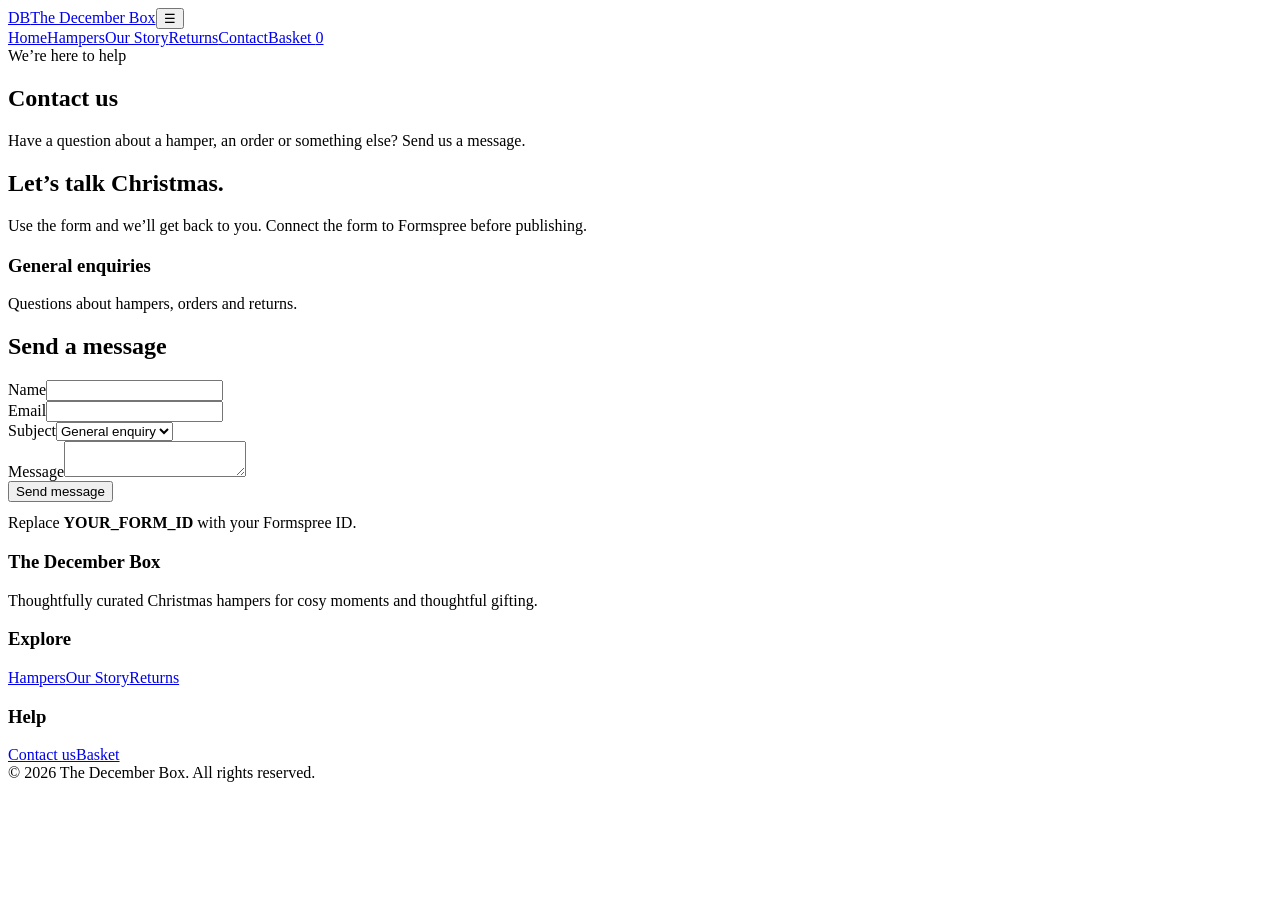
==== contact.html @ 1a28cd46 "Add files via upload" ====
<!doctype html><html lang="en"><head><meta charset="utf-8"><meta name="viewport" content="width=device-width,initial-scale=1"><meta name="description" content="The December Box Christmas hampers"><title>Contact | The December Box</title><link rel="stylesheet" href="css/style.css"></head><body><header class="site-header"><div class="container navbar"><a class="brand" href="index.html"><span class="brand-mark">DB</span><span>The December Box</span></a><button class="menu-toggle">☰</button><nav class="nav-links"><a class="" href="index.html">Home</a><a class="" href="hampers.html">Hampers</a><a class="" href="our-story.html">Our Story</a><a class="" href="returns.html">Returns</a><a class="active" href="contact.html">Contact</a><a class="basket-link" href="basket.html">Basket <span class="basket-count" data-basket-count>0</span></a></nav></div></header><main><section class="page-hero"><div class="container"><span class="eyebrow">We’re here to help</span><h1>Contact us</h1><p>Have a question about a hamper, an order or something else? Send us a message.</p></div></section><section class="section"><div class="container contact-grid"><div class="info-card"><h2>Let’s talk Christmas.</h2><p>Use the form and we’ll get back to you. Connect the form to Formspree before publishing.</p><div class="feature" style="margin-top:20px"><h3>General enquiries</h3><p>Questions about hampers, orders and returns.</p></div></div><div class="form-card"><h2>Send a message</h2><div id="form-status"></div><form id="contact-form" action="https://formspree.io/f/YOUR_FORM_ID" method="POST"><div class="form-row"><div class="form-group"><label for="name">Name</label><input id="name" name="name" required></div><div class="form-group"><label for="email">Email</label><input id="email" type="email" name="email" required></div></div><div class="form-group"><label for="subject">Subject</label><select id="subject" name="subject"><option>General enquiry</option><option>Hamper enquiry</option><option>Order help</option><option>Returns</option></select></div><div class="form-group"><label for="message">Message</label><textarea id="message" name="message" required></textarea></div><button class="btn btn-dark" type="submit">Send message</button></form><p class="small" style="margin-top:12px">Replace <strong>YOUR_FORM_ID</strong> with your Formspree ID.</p></div></div></section></main><footer class="footer"><div class="container"><div class="footer-grid"><div><h3>The December Box</h3><p>Thoughtfully curated Christmas hampers for cosy moments and thoughtful gifting.</p></div><div><h3>Explore</h3><div class="footer-links"><a href="hampers.html">Hampers</a><a href="our-story.html">Our Story</a><a href="returns.html">Returns</a></div></div><div><h3>Help</h3><div class="footer-links"><a href="contact.html">Contact us</a><a href="basket.html">Basket</a></div></div></div><div class="copyright">© 2026 The December Box. All rights reserved.</div></div></footer><div class="toast"></div><script src="js/basket.js"></script></body></html>
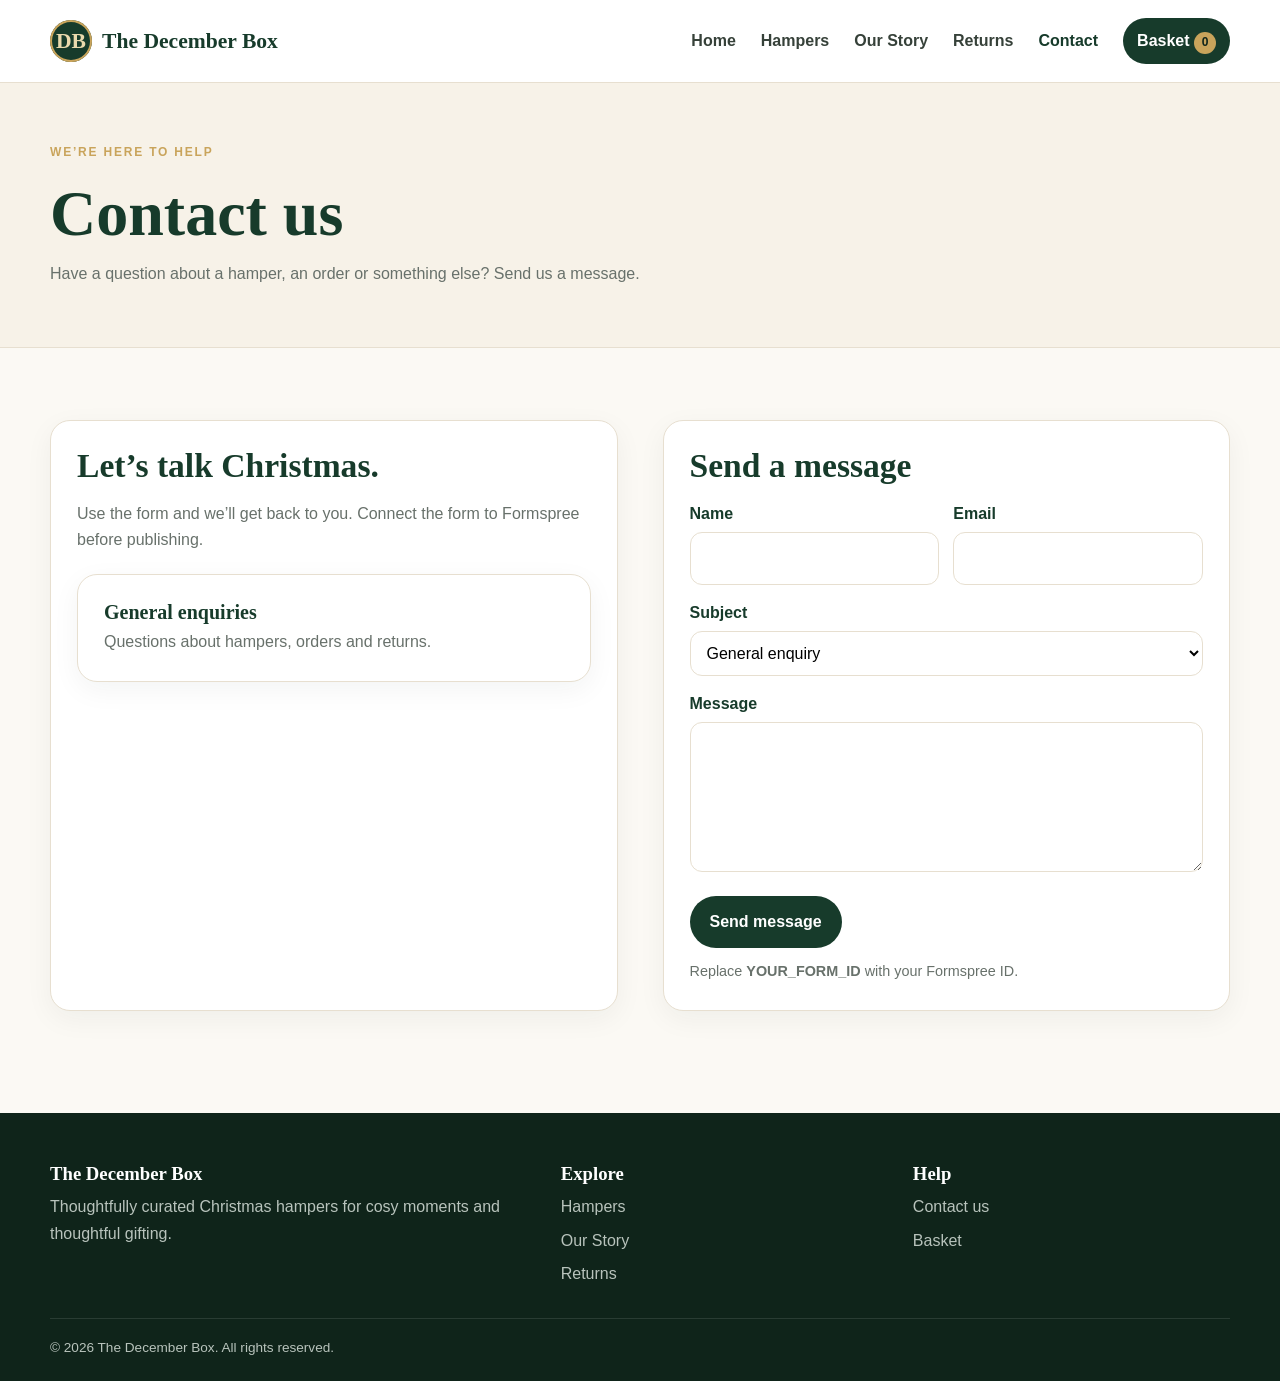
==== commit a554c62e: "Update contact form action URL and content" ====
--- a/contact.html
+++ b/contact.html
@@ -1 +1 @@
-<!doctype html><html lang="en"><head><meta charset="utf-8"><meta name="viewport" content="width=device-width,initial-scale=1"><meta name="description" content="The December Box Christmas hampers"><title>Contact | The December Box</title><link rel="stylesheet" href="css/style.css"></head><body><header class="site-header"><div class="container navbar"><a class="brand" href="index.html"><span class="brand-mark">DB</span><span>The December Box</span></a><button class="menu-toggle">☰</button><nav class="nav-links"><a class="" href="index.html">Home</a><a class="" href="hampers.html">Hampers</a><a class="" href="our-story.html">Our Story</a><a class="" href="returns.html">Returns</a><a class="active" href="contact.html">Contact</a><a class="basket-link" href="basket.html">Basket <span class="basket-count" data-basket-count>0</span></a></nav></div></header><main><section class="page-hero"><div class="container"><span class="eyebrow">We’re here to help</span><h1>Contact us</h1><p>Have a question about a hamper, an order or something else? Send us a message.</p></div></section><section class="section"><div class="container contact-grid"><div class="info-card"><h2>Let’s talk Christmas.</h2><p>Use the form and we’ll get back to you. Connect the form to Formspree before publishing.</p><div class="feature" style="margin-top:20px"><h3>General enquiries</h3><p>Questions about hampers, orders and returns.</p></div></div><div class="form-card"><h2>Send a message</h2><div id="form-status"></div><form id="contact-form" action="https://formspree.io/f/YOUR_FORM_ID" method="POST"><div class="form-row"><div class="form-group"><label for="name">Name</label><input id="name" name="name" required></div><div class="form-group"><label for="email">Email</label><input id="email" type="email" name="email" required></div></div><div class="form-group"><label for="subject">Subject</label><select id="subject" name="subject"><option>General enquiry</option><option>Hamper enquiry</option><option>Order help</option><option>Returns</option></select></div><div class="form-group"><label for="message">Message</label><textarea id="message" name="message" required></textarea></div><button class="btn btn-dark" type="submit">Send message</button></form><p class="small" style="margin-top:12px">Replace <strong>YOUR_FORM_ID</strong> with your Formspree ID.</p></div></div></section></main><footer class="footer"><div class="container"><div class="footer-grid"><div><h3>The December Box</h3><p>Thoughtfully curated Christmas hampers for cosy moments and thoughtful gifting.</p></div><div><h3>Explore</h3><div class="footer-links"><a href="hampers.html">Hampers</a><a href="our-story.html">Our Story</a><a href="returns.html">Returns</a></div></div><div><h3>Help</h3><div class="footer-links"><a href="contact.html">Contact us</a><a href="basket.html">Basket</a></div></div></div><div class="copyright">© 2026 The December Box. All rights reserved.</div></div></footer><div class="toast"></div><script src="js/basket.js"></script></body></html>+<!doctype html><html lang="en"><head><meta charset="utf-8"><meta name="viewport" content="width=device-width,initial-scale=1"><meta name="description" content="The December Box Christmas hampers"><title>Contact | The December Box</title><link rel="stylesheet" href="css/style.css"></head><body><header class="site-header"><div class="container navbar"><a class="brand" href="index.html"><span class="brand-mark">DB</span><span>The December Box</span></a><button class="menu-toggle">☰</button><nav class="nav-links"><a class="" href="index.html">Home</a><a class="" href="hampers.html">Hampers</a><a class="" href="our-story.html">Our Story</a><a class="" href="returns.html">Returns</a><a class="active" href="contact.html">Contact</a><a class="basket-link" href="basket.html">Basket <span class="basket-count" data-basket-count>0</span></a></nav></div></header><main><section class="page-hero"><div class="container"><span class="eyebrow">We’re here to help</span><h1>Contact us</h1><p>Have a question about a hamper, an order or something else? Send us a message.</p></div></section><section class="section"><div class="container contact-grid"><div class="info-card"><h2>Let’s talk Christmas.</h2><p>Use the form and we’ll get back to you. Connect the form to Formspree before publishing.</p><div class="feature" style="margin-top:20px"><h3>General enquiries</h3><p>Questions about hampers, orders and returns.</p></div></div><div class="form-card"><h2>Send a message</h2><div id="form-status"></div><form id="contact-form" action="https://formspree.io/f/mwlpnjwa" method="POST"><div class="form-row"><div class="form-group"><label for="name">Name</label><input id="name" name="name" required></div><div class="form-group"><label for="email">Email</label><input id="email" type="email" name="email" required></div></div><div class="form-group"><label for="subject">Subject</label><select id="subject" name="subject"><option>General enquiry</option><option>Hamper enquiry</option><option>Order help</option><option>Returns</option></select></div><div class="form-group"><label for="message">Message</label><textarea id="message" name="message" required></textarea></div><button class="btn btn-dark" type="submit">Send message</button></form><p class="small" style="margin-top:12px">Replace <strong>YOUR_FORM_ID</strong> with your Formspree ID.</p></div></div></section></main><footer class="footer"><div class="container"><div class="footer-grid"><div><h3>The December Box</h3><p>Thoughtfully curated Christmas hampers for cosy moments and thoughtful gifting.</p></div><div><h3>Explore</h3><div class="footer-links"><a href="hampers.html">Hampers</a><a href="our-story.html">Our Story</a><a href="returns.html">Returns</a></div></div><div><h3>Help</h3><div class="footer-links"><a href="contact.html">Contact us</a><a href="basket.html">Basket</a></div></div></div><div class="copyright">© 2026 The December Box. All rights reserved.</div></div></footer><div class="toast"></div><script src="js/basket.js"></script></body></html>
--- a/css/style.css
+++ b/css/style.css
@@ -0,0 +1,14 @@
+@import url('https://fonts.googleapis.com/css2?family=DM+Sans:wght@400;500;600;700&family=Playfair+Display:wght@500;600;700&display=swap');
+:root{--green:#173b2b;--deep:#0f241a;--gold:#c9a45b;--cream:#f7f2e8;--white:#fff;--ink:#1b211d;--muted:#68716b;--line:#e7dfd0;--shadow:0 18px 50px rgba(22,42,30,.10);--max:1180px}
+*{box-sizing:border-box;margin:0;padding:0}html{scroll-behavior:smooth}body{font-family:'DM Sans',sans-serif;color:var(--ink);background:#fbf9f4;line-height:1.65}a{text-decoration:none;color:inherit}button,input,textarea,select{font:inherit}.container{width:min(var(--max),calc(100% - 40px));margin:auto}
+.site-header{position:sticky;top:0;z-index:20;background:#fffffff5;backdrop-filter:blur(12px);border-bottom:1px solid var(--line)}.navbar{min-height:82px;display:flex;align-items:center;justify-content:space-between;gap:20px}.brand{display:flex;align-items:center;gap:10px;font:700 1.35rem 'Playfair Display',serif;color:var(--green)}.brand-mark{width:42px;height:42px;border-radius:50%;display:grid;place-items:center;background:var(--green);color:#ead9ad;box-shadow:inset 0 0 0 2px var(--gold)}.nav-links{display:flex;align-items:center;gap:25px}.nav-links a{font-weight:700;color:#364139;padding:28px 0}.nav-links a:hover,.nav-links a.active{color:var(--green)}.basket-link{background:var(--green);color:#fff!important;padding:10px 14px!important;border-radius:999px}.basket-count{display:inline-grid;place-items:center;min-width:22px;height:22px;border-radius:50%;background:var(--gold);color:var(--deep);font-size:.75rem}.menu-toggle{display:none;border:1px solid var(--line);background:white;border-radius:10px;padding:8px}
+h1,h2,h3{font-family:'Playfair Display',serif;line-height:1.15;color:var(--green)}.hero{background:radial-gradient(circle at 80% 20%,#c9a45b2e,transparent 30%),linear-gradient(135deg,var(--green),#10291e);color:white;padding:85px 0}.hero-grid{display:grid;grid-template-columns:1.1fr .9fr;gap:60px;align-items:center}.eyebrow{text-transform:uppercase;letter-spacing:.15em;font-size:.75rem;font-weight:800;color:var(--gold);display:block;margin-bottom:14px}.hero .eyebrow{color:#ead9ad}.hero h1{color:white;font-size:clamp(3rem,6vw,5.5rem);margin-bottom:20px}.hero p{font-size:1.1rem;color:#e4ebe6;max-width:650px}.hero-art{min-height:390px;border:1px solid #ffffff2e;border-radius:28px;display:grid;place-items:center;background:#ffffff0b}.gift-icon{font-size:6rem;text-align:center}.hero-art h2{color:white;font-size:2rem}.hero-actions{display:flex;gap:12px;flex-wrap:wrap;margin-top:28px}
+.btn{display:inline-flex;align-items:center;justify-content:center;border:0;border-radius:999px;padding:13px 20px;font-weight:800;transition:.2s}.btn:hover,.add-btn:hover{transform:translateY(-2px)}.btn-primary{background:var(--gold);color:var(--deep)}.btn-dark{background:var(--green);color:white}.btn-outline{border:1px solid #fff;color:#fff;background:transparent}
+.section{padding:72px 0}.section.alt,.page-hero{background:var(--cream)}.section-head{display:flex;justify-content:space-between;gap:25px;align-items:end;margin-bottom:32px}.section-head h2{font-size:2.6rem}.section-head p{max-width:580px;color:var(--muted)}
+.products{display:grid;grid-template-columns:repeat(3,1fr);gap:24px}.product-card{background:#fff;border:1px solid var(--line);border-radius:20px;overflow:hidden;box-shadow:0 8px 28px #162a1e14;display:flex;flex-direction:column;transition:.25s}.product-card:hover{transform:translateY(-6px);box-shadow:var(--shadow)}.product-image{height:225px;display:grid;place-items:center;position:relative;background:linear-gradient(135deg,#e8dfcd,#faf6eb)}.product-image .emoji{font-size:5rem;filter:drop-shadow(0 12px 12px #0002)}.badge{position:absolute;top:14px;left:14px;background:var(--gold);color:var(--deep);padding:6px 10px;border-radius:999px;font-size:.7rem;font-weight:800}.product-content{padding:22px;display:flex;flex-direction:column;flex:1}.product-content h3{font-size:1.45rem;margin-bottom:8px}.product-content p{color:var(--muted);margin-bottom:18px}.price-row{margin-top:auto;display:flex;align-items:center;justify-content:space-between;gap:10px}.price{font-weight:800;font-size:1.25rem;color:var(--green)}.add-btn{border:0;background:var(--green);color:white;border-radius:999px;padding:11px 14px;font-weight:800;transition:.2s}
+.feature-grid{display:grid;grid-template-columns:repeat(3,1fr);gap:20px}.feature,.info-card,.story-card,.form-card{background:#fff;border:1px solid var(--line);border-radius:20px;padding:26px;box-shadow:0 8px 28px #162a1e0d}.feature h3{font-size:1.25rem;margin-bottom:5px}.feature p,.info-card p,.story-copy p{color:var(--muted)}.page-hero{padding:60px 0;border-bottom:1px solid var(--line)}.page-hero h1{font-size:clamp(2.6rem,5vw,4.2rem);margin-bottom:10px}.page-hero p{max-width:720px;color:var(--muted)}.story-grid,.contact-grid,.returns-grid{display:grid;grid-template-columns:1fr 1fr;gap:45px}.story-copy h2,.info-card h2,.form-card h2{font-size:2.1rem;margin-bottom:15px}.quote{border-left:4px solid var(--gold);padding-left:18px;margin:25px 0;font:1.3rem 'Playfair Display',serif;color:var(--green)}
+.form-row{display:grid;grid-template-columns:1fr 1fr;gap:14px}.form-group{margin-bottom:15px}label{display:block;font-weight:700;color:var(--green);margin-bottom:5px}input,textarea,select{width:100%;border:1px solid var(--line);border-radius:12px;padding:12px;background:#fff}textarea{min-height:150px;resize:vertical}.notice{padding:13px;border-radius:12px;background:#f3f7f3;color:var(--green);margin-bottom:15px}
+.basket-list{display:grid;gap:14px}.basket-item{display:grid;grid-template-columns:1fr auto auto;gap:18px;align-items:center;background:#fff;border:1px solid var(--line);border-radius:16px;padding:18px}.basket-item h3{font-size:1.2rem}.qty{display:flex;align-items:center;gap:8px}.qty button{width:32px;height:32px;border-radius:50%;border:1px solid var(--line);background:#fff;color:var(--green)}.remove-btn{border:0;background:none;color:#9a4434;font-weight:700}.basket-summary{margin-top:22px;background:var(--green);color:#fff;border-radius:20px;padding:24px;display:flex;justify-content:space-between;align-items:center}.basket-summary h2{color:#fff}.total{font-size:1.7rem;font-weight:800}.basket-empty{text-align:center;padding:65px 20px;background:#fff;border:1px dashed var(--line);border-radius:20px}.small{font-size:.9rem;color:var(--muted)}
+.footer{background:var(--deep);color:#b8c3bc;padding:50px 0 22px;margin-top:30px}.footer-grid{display:grid;grid-template-columns:1.5fr 1fr 1fr;gap:35px;padding-bottom:30px;border-bottom:1px solid #ffffff1c}.footer h3{color:white;margin-bottom:10px}.footer-links{display:grid;gap:7px}.footer-links a:hover{color:white}.copyright{padding-top:18px;font-size:.85rem}.toast{position:fixed;right:18px;bottom:18px;background:var(--deep);color:white;padding:13px 17px;border-radius:12px;box-shadow:var(--shadow);transform:translateY(100px);opacity:0;transition:.25s;z-index:50}.toast.show{transform:none;opacity:1}
+@media(max-width:900px){.hero-grid,.story-grid,.contact-grid,.returns-grid{grid-template-columns:1fr}.products{grid-template-columns:repeat(2,1fr)}.feature-grid{grid-template-columns:1fr}.nav-links{display:none;position:absolute;top:82px;left:0;right:0;background:#fff;padding:12px 20px 20px;flex-direction:column;align-items:stretch}.nav-links.open{display:flex}.nav-links a{padding:10px}.menu-toggle{display:block}}
+@media(max-width:620px){.container{width:calc(100% - 28px)}.products{grid-template-columns:1fr}.hero{padding:60px 0}.section{padding:52px 0}.section-head{display:block}.section-head h2{margin-bottom:8px}.form-row{grid-template-columns:1fr}.basket-item{grid-template-columns:1fr}.basket-summary{flex-direction:column;align-items:flex-start}.footer-grid{grid-template-columns:1fr}}
